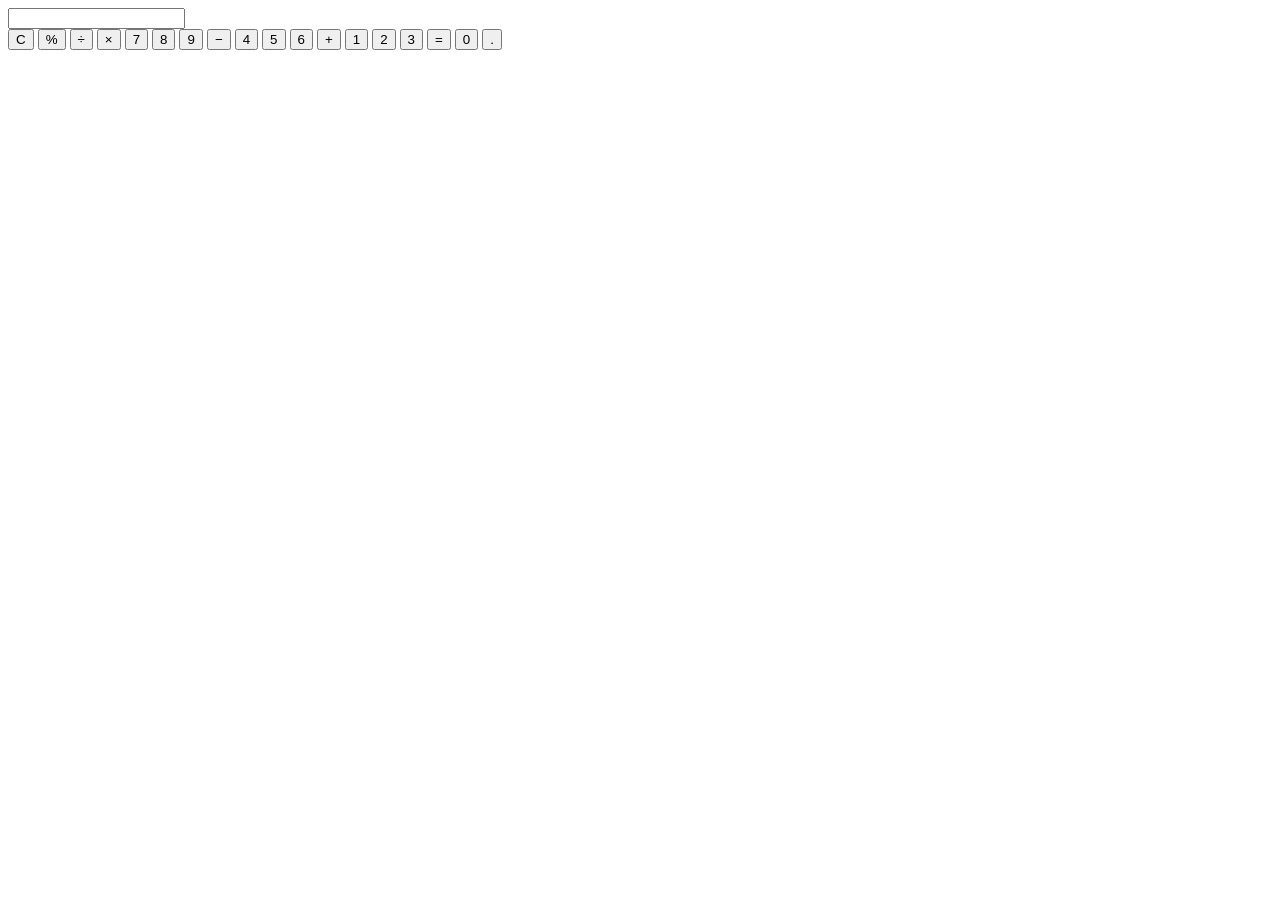
==== calculator/calculator.html @ e22cfac3 "Rename calculator.html to calculator/calculator.html" ====
<!DOCTYPE html>
<html lang="en">
<head>
    <meta charset="UTF-8">
    <title>Advanced Calculator</title>
    <link rel="stylesheet" href="style.css">
</head>
<body>

<div class="container">
    <div class="calculator">
        <input type="text" id="display" readonly>

        <div class="buttons">
            <button class="clear" onclick="clearDisplay()">C</button>
            <button onclick="append('%')">%</button>
            <button onclick="append('/')">÷</button>
            <button onclick="append('*')">×</button>

            <button onclick="append('7')">7</button>
            <button onclick="append('8')">8</button>
            <button onclick="append('9')">9</button>
            <button onclick="append('-')">−</button>

            <button onclick="append('4')">4</button>
            <button onclick="append('5')">5</button>
            <button onclick="append('6')">6</button>
            <button onclick="append('+')">+</button>

            <button onclick="append('1')">1</button>
            <button onclick="append('2')">2</button>
            <button onclick="append('3')">3</button>
            <button class="equal" onclick="calculate()">=</button>

            <button class="zero" onclick="append('0')">0</button>
            <button onclick="append('.')">.</button>
        </div>
    </div>
</div>

<script src="script.js"></script>

</body>
</html>
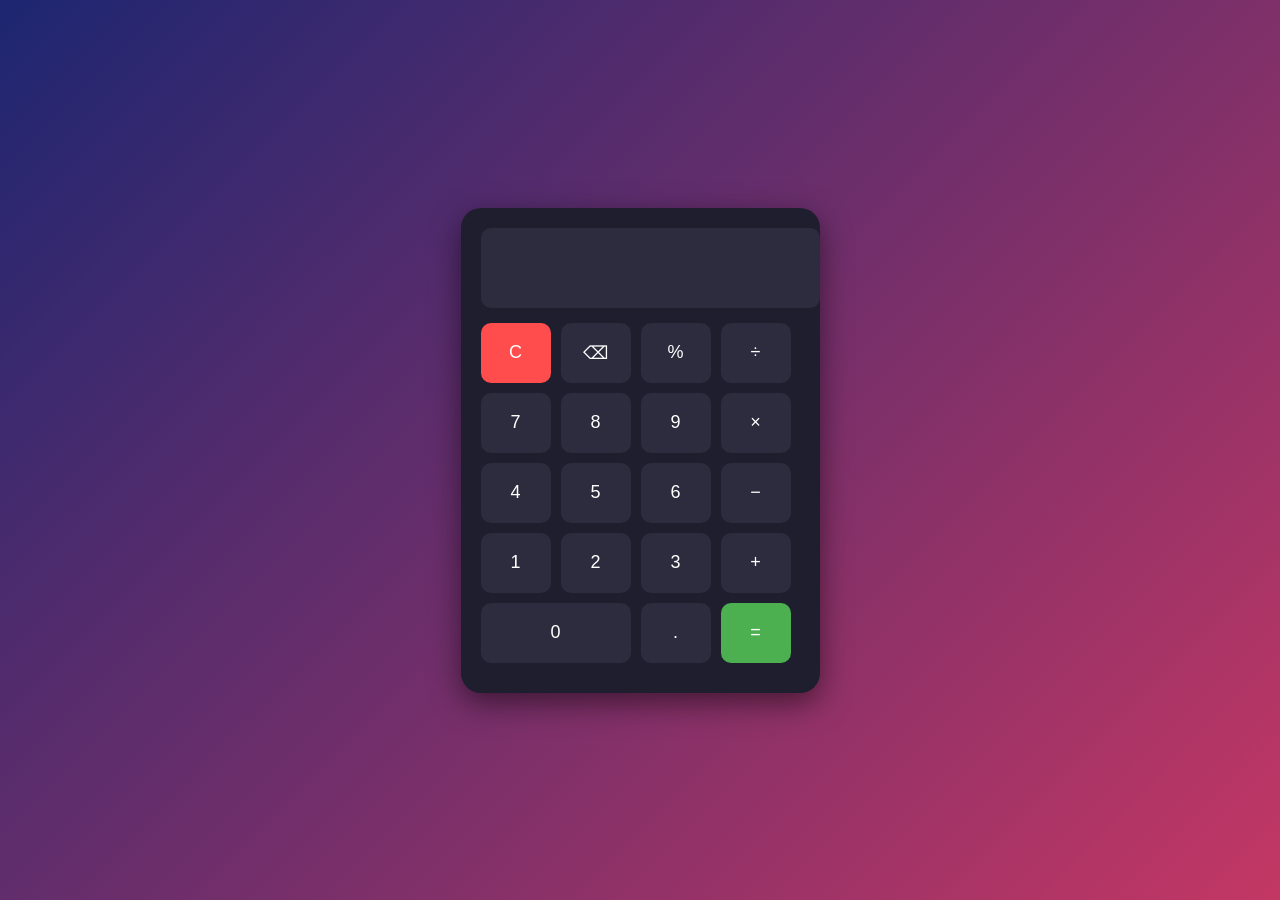
==== commit 8d5a6a5f: "Add files via upload Added Calculator Project Files" ====
--- a/calculator/calculator.html
+++ b/calculator/calculator.html
@@ -13,27 +13,28 @@
 
         <div class="buttons">
             <button class="clear" onclick="clearDisplay()">C</button>
+            <button onclick="backspace()">⌫</button>
             <button onclick="append('%')">%</button>
             <button onclick="append('/')">÷</button>
-            <button onclick="append('*')">×</button>
 
             <button onclick="append('7')">7</button>
             <button onclick="append('8')">8</button>
             <button onclick="append('9')">9</button>
-            <button onclick="append('-')">−</button>
+            <button onclick="append('*')">×</button>
 
             <button onclick="append('4')">4</button>
             <button onclick="append('5')">5</button>
             <button onclick="append('6')">6</button>
-            <button onclick="append('+')">+</button>
+            <button onclick="append('-')">−</button>
 
             <button onclick="append('1')">1</button>
             <button onclick="append('2')">2</button>
             <button onclick="append('3')">3</button>
-            <button class="equal" onclick="calculate()">=</button>
+            <button onclick="append('+')">+</button>
 
             <button class="zero" onclick="append('0')">0</button>
             <button onclick="append('.')">.</button>
+            <button class="equal" onclick="calculate()">=</button>
         </div>
     </div>
 </div>
@@ -41,4 +42,4 @@
 <script src="script.js"></script>
 
 </body>
-</html>
+</html>
--- a/calculator/style.css
+++ b/calculator/style.css
@@ -0,0 +1,68 @@
+body {
+    margin: 0;
+    font-family: Arial;
+    background: linear-gradient(135deg, #1d2671, #c33764);
+    display: flex;
+    justify-content: center;
+    align-items: center;
+    height: 100vh;
+}
+
+/* Container */
+.calculator {
+    background: #1e1e2f;
+    padding: 20px;
+    border-radius: 20px;
+    box-shadow: 0 10px 30px rgba(0,0,0,0.5);
+}
+
+/* Display */
+#display {
+    width: 100%;
+    height: 60px;
+    font-size: 24px;
+    border: none;
+    border-radius: 10px;
+    margin-bottom: 15px;
+    padding: 10px;
+    text-align: right;
+    background: #2c2c3e;
+    color: white;
+}
+
+/* Buttons Grid */
+.buttons {
+    display: grid;
+    grid-template-columns: repeat(4, 70px);
+    gap: 10px;
+}
+
+/* Button Style */
+button {
+    height: 60px;
+    border: none;
+    border-radius: 10px;
+    font-size: 18px;
+    cursor: pointer;
+    background: #2c2c3e;
+    color: white;
+    transition: 0.2s;
+}
+
+button:hover {
+    background: #44445a;
+}
+
+/* Special Buttons */
+.clear {
+    background: #ff4d4d;
+}
+
+.equal {
+    background: #4CAF50;
+    grid-row: span 2;
+}
+
+.zero {
+    grid-column: span 2;
+}
